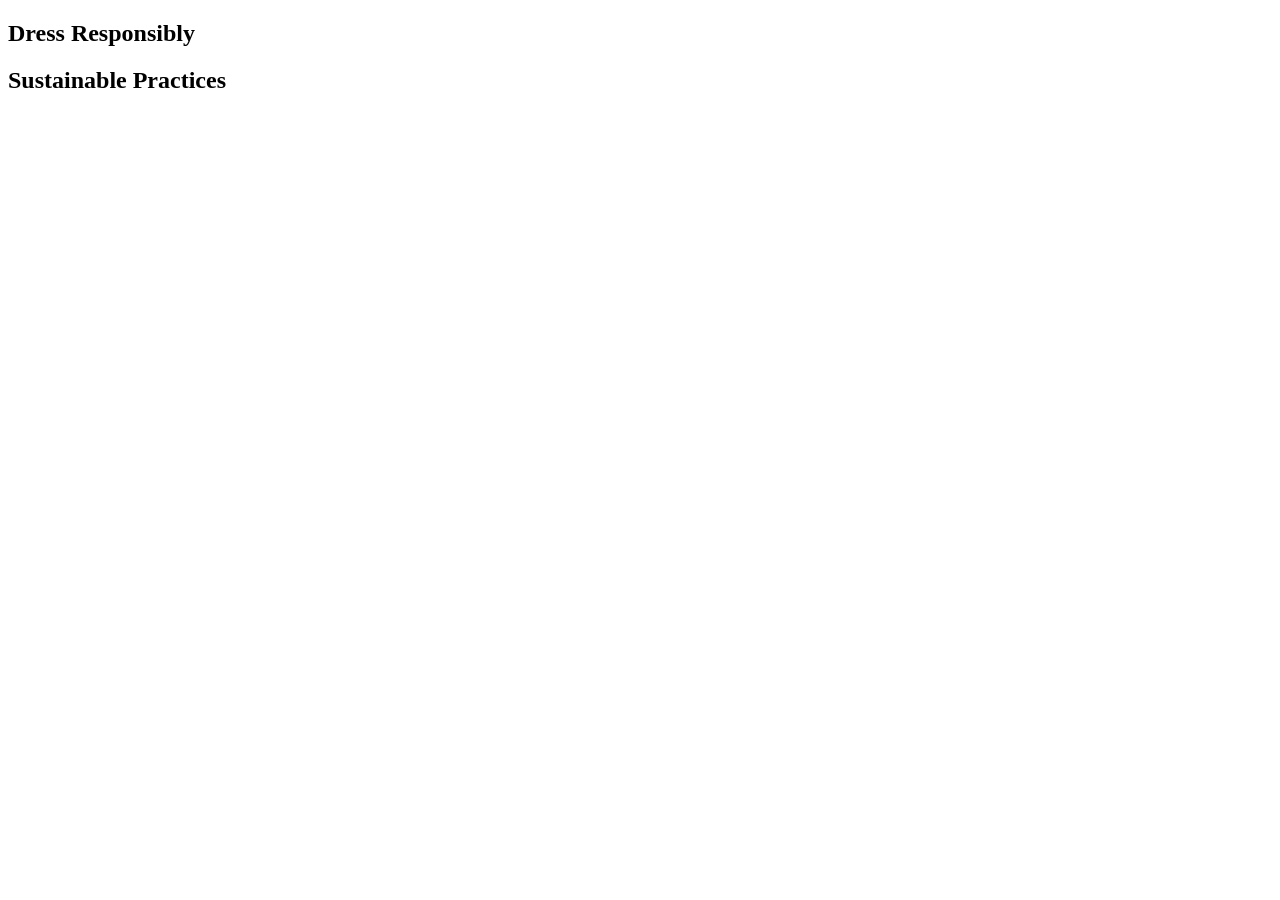
==== index.html @ 23e612de "primer commit" ====
<!DOCTYPE html>
<html lang="en">
<head>
    <meta charset="UTF-8">
    <meta name="viewport" content="width=device-width, initial-scale=1.0">
    <title>Verde Moda</title>
    <link rel="stylesheet" href="styles.css">
    <link rel="stylesheet" href="global.css">
</head>
<body>
    <!--header a cargo de Pietro -->
    <header>

    </header>
    
    <main>
        <!-- Main section 1 a cargo de Marcelo -->
        <section>
            <h1>Dress Responsibly</h1>
        </section>

        <!-- Main section 2 a cargo de Vivian
         comienza con el h2 hasta el footer-->
        <section>
            <h2>Sustainable Practices</h2>
        </section>
    </main>
    <!-- Footer a cargo de Valeria -->
    <footer>

    </footer>

    
</body>
</html>
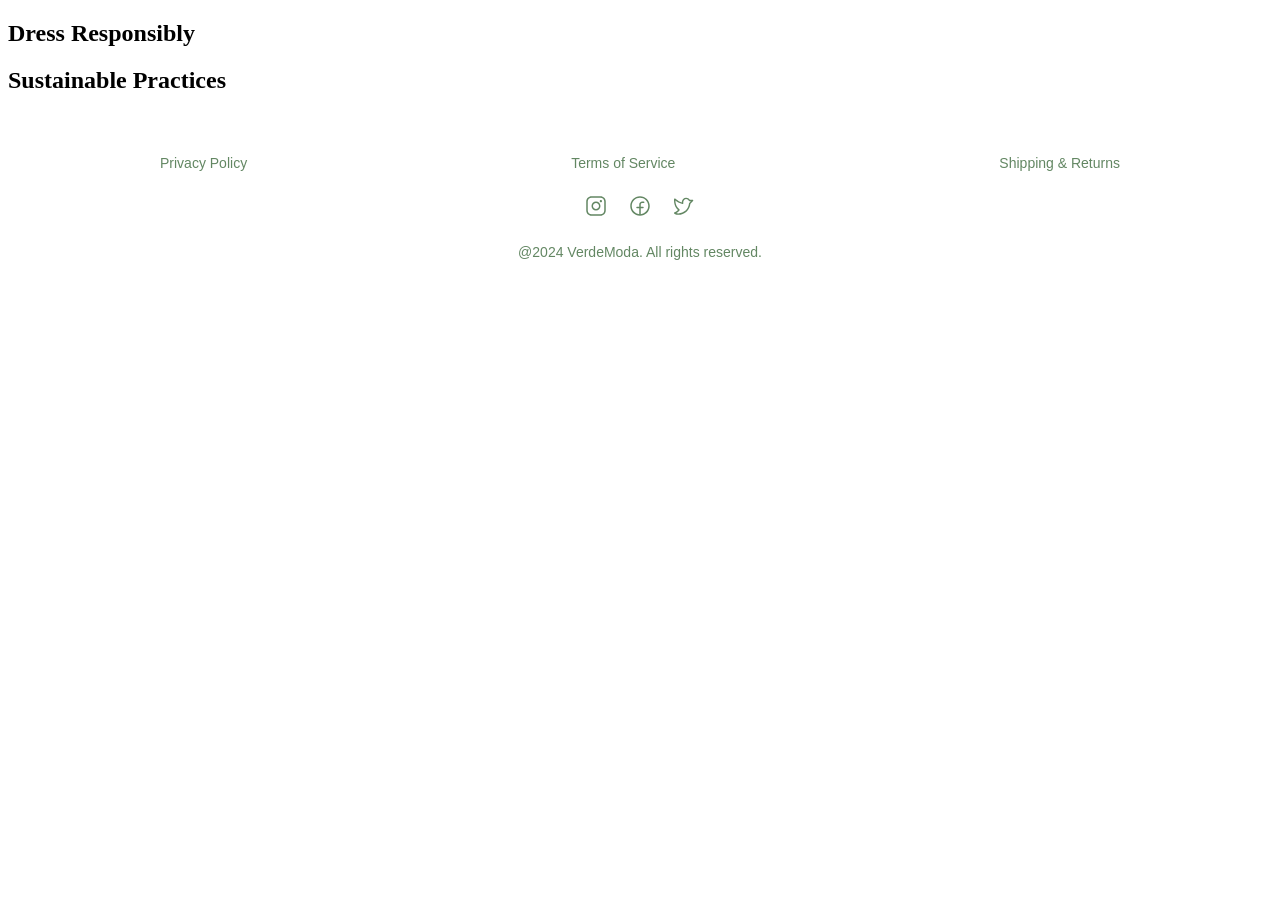
==== commit c9f37de7: "agregando footer" ====
--- a/index.html
+++ b/index.html
@@ -4,7 +4,7 @@
     <meta charset="UTF-8">
     <meta name="viewport" content="width=device-width, initial-scale=1.0">
     <title>Verde Moda</title>
-    <link rel="stylesheet" href="styles.css">
+    <link rel="stylesheet" href="style.css">
     <link rel="stylesheet" href="global.css">
 </head>
 <body>
@@ -26,9 +26,49 @@
         </section>
     </main>
     <!-- Footer a cargo de Valeria -->
-    <footer>
-
+    <!--Inicio Footer-->
+    <footer class="footer">
+        <div class="footer__container">    
+            <!--Inicio Links-->
+            <div class="footer__links">
+                <ul class="footer__list">
+                    <li class="footer__item"><a href="#" class="footer__link">Privacy Policy</a></li>
+                    <li class="footer__item"><a href="#" class="footer__link">Terms of Service</a></li>
+                    <li class="footer__item"><a href="#" class="footer__link">Shipping & Returns</a></li>
+                </ul>
+            </div>
+            <!--Fin Links-->
+            <!--Inicio iconos redes sociales-->
+            <div class="footer__social">
+                <ul class="footer__social-list">
+                    <li class="footer__social-item">
+                        <a href="#" class="footer__social-link" aria-label="Instagram">
+                            <svg xmlns="http://www.w3.org/2000/svg" width="20" height="20" viewBox="0 0 20 20" fill="none">
+                                <path fill-rule="evenodd" clip-rule="evenodd" d="M10 5.5C7.51472 5.5 5.5 7.51472 5.5 10C5.5 12.4853 7.51472 14.5 10 14.5C12.4853 14.5 14.5 12.4853 14.5 10C14.4974 7.51579 12.4842 5.50258 10 5.5ZM10 13C8.34315 13 7 11.6569 7 10C7 8.34315 8.34315 7 10 7C11.6569 7 13 8.34315 13 10C13 11.6569 11.6569 13 10 13ZM14.5 0.25H5.5C2.60179 0.2531 0.2531 2.60179 0.25 5.5V14.5C0.2531 17.3982 2.60179 19.7469 5.5 19.75H14.5C17.3982 19.7469 19.7469 17.3982 19.75 14.5V5.5C19.7469 2.60179 17.3982 0.2531 14.5 0.25ZM18.25 14.5C18.25 16.5711 16.5711 18.25 14.5 18.25H5.5C3.42893 18.25 1.75 16.5711 1.75 14.5V5.5C1.75 3.42893 3.42893 1.75 5.5 1.75H14.5C16.5711 1.75 18.25 3.42893 18.25 5.5V14.5ZM16 5.125C16 5.74632 15.4963 6.25 14.875 6.25C14.2537 6.25 13.75 5.74632 13.75 5.125C13.75 4.50368 14.2537 4 14.875 4C15.4963 4 16 4.50368 16 5.125Z" fill="#638763"/>
+                            </svg>
+                        </a>
+                    </li>
+                    <li class="footer__social-item">
+                        <a href="#" class="footer__social-link" aria-label="Facebook">
+                            <svg xmlns="http://www.w3.org/2000/svg" width="20" height="20" viewBox="0 0 20 20" fill="none">
+                                <path fill-rule="evenodd" clip-rule="evenodd" d="M10 0.25C4.61522 0.25 0.25 4.61522 0.25 10C0.25 15.3848 4.61522 19.75 10 19.75C15.3848 19.75 19.75 15.3848 19.75 10C19.7443 4.61758 15.3824 0.255684 10 0.25ZM10.75 18.2153V12.25H13C13.4142 12.25 13.75 11.9142 13.75 11.5C13.75 11.0858 13.4142 10.75 13 10.75H10.75V8.5C10.75 7.67157 11.4216 7 12.25 7H13.75C14.1642 7 14.5 6.66421 14.5 6.25C14.5 5.83579 14.1642 5.5 13.75 5.5H12.25C10.5931 5.5 9.25 6.84315 9.25 8.5V10.75H7C6.58579 10.75 6.25 11.0858 6.25 11.5C6.25 11.9142 6.58579 12.25 7 12.25H9.25V18.2153C4.85788 17.8144 1.55787 14.0299 1.75854 9.62409C1.95922 5.21827 5.58962 1.74947 10 1.74947C14.4104 1.74947 18.0408 5.21827 18.2415 9.62409C18.4421 14.0299 15.1421 17.8144 10.75 18.2153Z" fill="#638763"/>
+                            </svg>
+                        </a>
+                    </li>
+                    <li class="footer__social-item">
+                        <a href="#" class="footer__social-link" aria-label="Twitter">
+                            <svg xmlns="http://www.w3.org/2000/svg" width="21" height="19" viewBox="0 0 21 19" fill="none">
+                                <path fill-rule="evenodd" clip-rule="evenodd" d="M20.1928 3.46313C20.0768 3.18285 19.8033 3.00006 19.5 3H16.6472C15.8359 1.61972 14.3604 0.765791 12.7594 0.75C11.5747 0.734462 10.4339 1.19754 9.59531 2.03438C8.73219 2.88138 8.24717 4.04071 8.25 5.25V5.82094C4.47563 4.82531 1.38844 1.755 1.35563 1.72219C1.15019 1.51493 0.843182 1.44566 0.568648 1.54461C0.294115 1.64356 0.101905 1.89277 0.0759375 2.18344C-0.328125 6.66375 0.973125 9.66187 2.13844 11.3878C2.70664 12.241 3.39786 13.0055 4.18969 13.6566C2.76188 15.3 0.51375 16.1634 0.489375 16.1728C0.274975 16.2531 0.108995 16.4269 0.0386822 16.6448C-0.031631 16.8627 0.00142384 17.1008 0.128438 17.2913C0.19875 17.3962 0.48 17.7647 1.16719 18.1087C2.01656 18.5344 3.13875 18.75 4.5 18.75C11.1253 18.75 16.6612 13.6481 17.2266 7.08375L20.0306 4.28062C20.2451 4.06601 20.3091 3.74335 20.1928 3.46313ZM15.9741 6.22031C15.8455 6.34921 15.7682 6.52049 15.7566 6.70219C15.375 12.6169 10.4325 17.25 4.5 17.25C3.51 17.25 2.8125 17.1187 2.32312 16.9613C3.40219 16.3753 4.90688 15.3675 5.87438 13.9163C5.98915 13.7438 6.02746 13.5315 5.98023 13.3298C5.93299 13.128 5.80442 12.9548 5.625 12.8512C5.58094 12.8259 1.50844 10.3819 1.5 3.85125C3 5.07 5.74219 6.96094 8.87531 7.48781C9.09265 7.52446 9.3151 7.46364 9.48358 7.32154C9.65205 7.17943 9.74949 6.9704 9.75 6.75V5.25C9.7483 4.44176 10.0728 3.66702 10.65 3.10125C11.2034 2.54686 11.9574 2.23983 12.7406 2.25C13.9275 2.265 15.0366 2.98875 15.5006 4.05094C15.6202 4.32382 15.8899 4.50008 16.1878 4.5H17.6878L15.9741 6.22031Z" fill="#638763"/>
+                            </svg>
+                        </a>
+                    </li>
+                </ul>
+            </div>
+            <!--Fin iconos redes sociales-->
+            <p class="footer__copyright">@2024 VerdeModa. All rights reserved.</p>
+        </div>
     </footer>
+    <!--Fin Footer-->
 
     
 </body>
--- a/style.css
+++ b/style.css
@@ -0,0 +1,57 @@
+.footer {
+    display: flex;
+    justify-content: center;
+    width: 100%;
+}
+
+.footer__container {
+    width: 960px;
+    margin: 0 auto;
+    display: flex;
+    flex-direction: column;
+    align-items: center;
+    gap: 24px;
+    padding: 40px 20px;
+    background-color: #fff;
+    color: #638763;
+    font-family: "Plus Jakarta Sans", sans-serif;
+}
+
+.footer__list{
+    width: 960px;
+}
+
+.footer__list,
+.footer__social-list {
+    display: flex;
+    justify-content: space-between;
+    gap: 40px;
+    list-style: none;
+    padding: 0;
+    margin: 0;
+}
+
+.footer__link {
+    text-decoration: none;
+    color: #638763;
+    font-size: 14px;
+}
+
+.footer__social-link {
+    display: inline-block;
+}
+
+.footer__social-list {
+    gap: 24px;
+}
+
+.footer__social-link svg {
+    width: 20px;
+    height: 20px;
+}
+
+.footer__copyright {
+    margin: 0;
+    font-size: 14px;
+    color: #638763;
+}
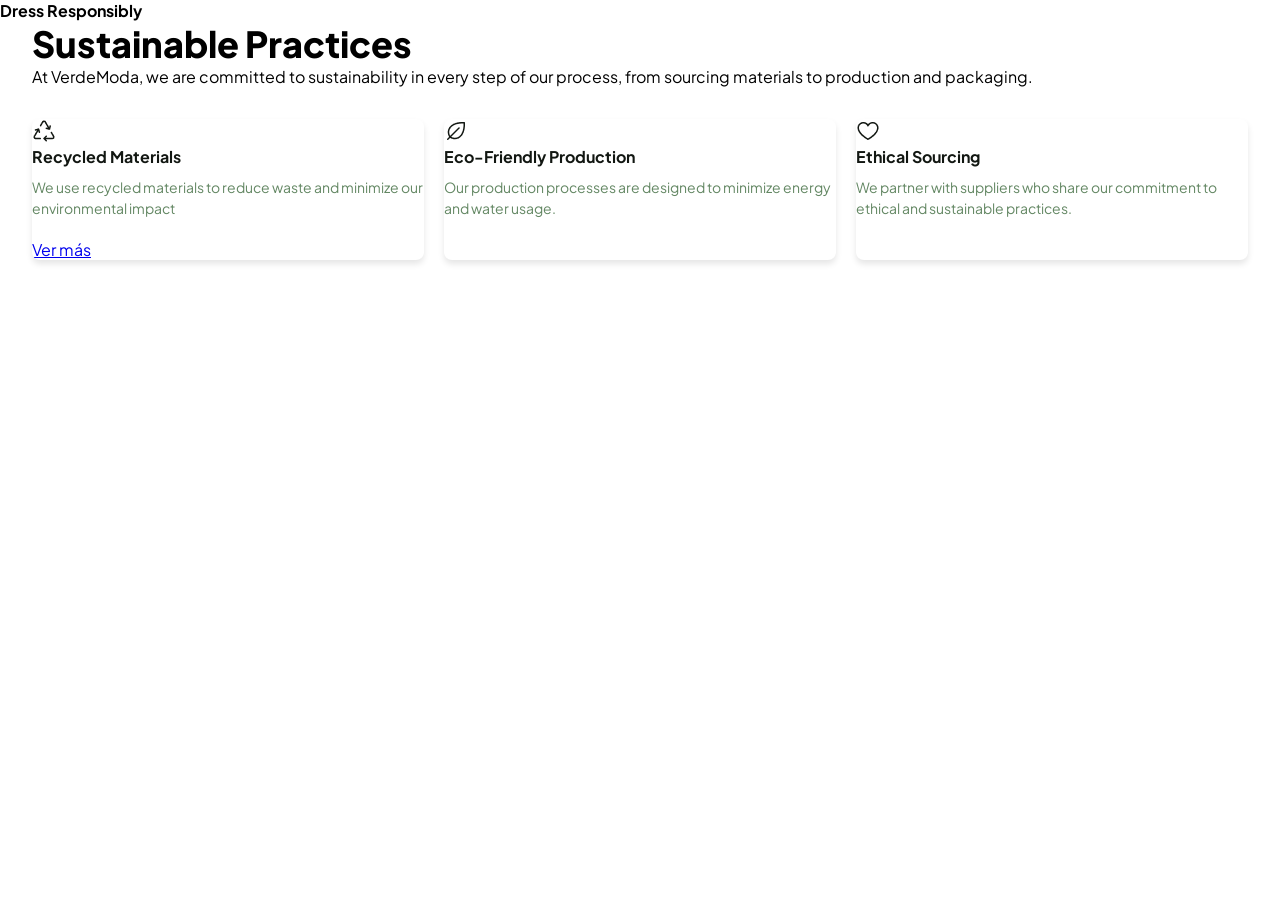
==== commit cf88df38: "Se agrega contenido a la seccion 2 junto con imagenes y estilos. Incorporé link con tipografia" ====
--- a/index.html
+++ b/index.html
@@ -4,6 +4,12 @@
     <meta charset="UTF-8">
     <meta name="viewport" content="width=device-width, initial-scale=1.0">
     <title>Verde Moda</title>
+	
+	<link rel="preconnect" href="https://fonts.googleapis.com">
+<link rel="preconnect" href="https://fonts.gstatic.com" crossorigin>
+<link href="https://fonts.googleapis.com/css2?family=Kameron:wght@400..700&family=Plus+Jakarta+Sans:ital,wght@0,200..800;1,200..800&display=swap" rel="stylesheet">
+	
+	
     <link rel="stylesheet" href="style.css">
     <link rel="stylesheet" href="global.css">
 </head>
@@ -13,62 +19,95 @@
 
     </header>
     
+    <h4>
+      <main>
+        <!-- Main section 1 a cargo de Marcelo -->
+        <section> </section>
+      </main>
+    </h4>
     <main>
-        <!-- Main section 1 a cargo de Marcelo -->
-        <section>
-            <h1>Dress Responsibly</h1>
-        </section>
+      <section>
+        <h4>Dress Responsibly</h4>
+      </section>
 
         <!-- Main section 2 a cargo de Vivian
          comienza con el h2 hasta el footer-->
-        <section>
+		
+		
+		
+        <section class="section2">
+			
+			<div class ="caja1">
             <h2>Sustainable Practices</h2>
+			
+			<p> At VerdeModa, we are committed to sustainability in every step of our process, from sourcing materials to production and packaging.  </p>
+			
+				
+				
+			</div>
+			
+			
+	<div class="card-container">
+    <div class="card">
+      
+      <div class="card-content">
+		  
+		  	  <div>
+			  <img src="image/reciclaje.jpg" width="24" height="24" alt=""/> </div>
+	
+        <h3 class="card-title">Recycled Materials</h3>
+		  
+		  
+		  
+		  
+        <p class="card-text">
+         We use recycled materials to reduce waste and minimize our environmental impact
+        </p>
+        <a href="#" class="card-button">Ver más</a>
+      </div>
+    </div>
+
+    <div class="card">
+   
+      <div class="card-content">
+		  
+		    <div>
+			  <img src="image/hoja.png" width="24" height="24" alt=""/> </div>
+		  
+        <h3 class="card-title">Eco-Friendly Production</h3>
+        <p class="card-text">
+        Our production processes are designed to minimize energy and water usage.
+        </p>
+  
+      </div>
+    </div>
+
+<div class="card">
+   
+      <div class="card-content">
+		  
+		    <div>
+			  <img src="image/corazon.png" width="24" height="24" alt=""/> </div>
+		  
+        <h3 class="card-title">Ethical Sourcing</h3>
+        <p class="card-text">
+       We partner with suppliers who share our commitment to ethical and sustainable practices.
+        </p>
+  
+      </div>
+    </div>
+		  </div>
+  
+
         </section>
+		
+		
+		
     </main>
     <!-- Footer a cargo de Valeria -->
-    <!--Inicio Footer-->
-    <footer class="footer">
-        <div class="footer__container">    
-            <!--Inicio Links-->
-            <div class="footer__links">
-                <ul class="footer__list">
-                    <li class="footer__item"><a href="#" class="footer__link">Privacy Policy</a></li>
-                    <li class="footer__item"><a href="#" class="footer__link">Terms of Service</a></li>
-                    <li class="footer__item"><a href="#" class="footer__link">Shipping & Returns</a></li>
-                </ul>
-            </div>
-            <!--Fin Links-->
-            <!--Inicio iconos redes sociales-->
-            <div class="footer__social">
-                <ul class="footer__social-list">
-                    <li class="footer__social-item">
-                        <a href="#" class="footer__social-link" aria-label="Instagram">
-                            <svg xmlns="http://www.w3.org/2000/svg" width="20" height="20" viewBox="0 0 20 20" fill="none">
-                                <path fill-rule="evenodd" clip-rule="evenodd" d="M10 5.5C7.51472 5.5 5.5 7.51472 5.5 10C5.5 12.4853 7.51472 14.5 10 14.5C12.4853 14.5 14.5 12.4853 14.5 10C14.4974 7.51579 12.4842 5.50258 10 5.5ZM10 13C8.34315 13 7 11.6569 7 10C7 8.34315 8.34315 7 10 7C11.6569 7 13 8.34315 13 10C13 11.6569 11.6569 13 10 13ZM14.5 0.25H5.5C2.60179 0.2531 0.2531 2.60179 0.25 5.5V14.5C0.2531 17.3982 2.60179 19.7469 5.5 19.75H14.5C17.3982 19.7469 19.7469 17.3982 19.75 14.5V5.5C19.7469 2.60179 17.3982 0.2531 14.5 0.25ZM18.25 14.5C18.25 16.5711 16.5711 18.25 14.5 18.25H5.5C3.42893 18.25 1.75 16.5711 1.75 14.5V5.5C1.75 3.42893 3.42893 1.75 5.5 1.75H14.5C16.5711 1.75 18.25 3.42893 18.25 5.5V14.5ZM16 5.125C16 5.74632 15.4963 6.25 14.875 6.25C14.2537 6.25 13.75 5.74632 13.75 5.125C13.75 4.50368 14.2537 4 14.875 4C15.4963 4 16 4.50368 16 5.125Z" fill="#638763"/>
-                            </svg>
-                        </a>
-                    </li>
-                    <li class="footer__social-item">
-                        <a href="#" class="footer__social-link" aria-label="Facebook">
-                            <svg xmlns="http://www.w3.org/2000/svg" width="20" height="20" viewBox="0 0 20 20" fill="none">
-                                <path fill-rule="evenodd" clip-rule="evenodd" d="M10 0.25C4.61522 0.25 0.25 4.61522 0.25 10C0.25 15.3848 4.61522 19.75 10 19.75C15.3848 19.75 19.75 15.3848 19.75 10C19.7443 4.61758 15.3824 0.255684 10 0.25ZM10.75 18.2153V12.25H13C13.4142 12.25 13.75 11.9142 13.75 11.5C13.75 11.0858 13.4142 10.75 13 10.75H10.75V8.5C10.75 7.67157 11.4216 7 12.25 7H13.75C14.1642 7 14.5 6.66421 14.5 6.25C14.5 5.83579 14.1642 5.5 13.75 5.5H12.25C10.5931 5.5 9.25 6.84315 9.25 8.5V10.75H7C6.58579 10.75 6.25 11.0858 6.25 11.5C6.25 11.9142 6.58579 12.25 7 12.25H9.25V18.2153C4.85788 17.8144 1.55787 14.0299 1.75854 9.62409C1.95922 5.21827 5.58962 1.74947 10 1.74947C14.4104 1.74947 18.0408 5.21827 18.2415 9.62409C18.4421 14.0299 15.1421 17.8144 10.75 18.2153Z" fill="#638763"/>
-                            </svg>
-                        </a>
-                    </li>
-                    <li class="footer__social-item">
-                        <a href="#" class="footer__social-link" aria-label="Twitter">
-                            <svg xmlns="http://www.w3.org/2000/svg" width="21" height="19" viewBox="0 0 21 19" fill="none">
-                                <path fill-rule="evenodd" clip-rule="evenodd" d="M20.1928 3.46313C20.0768 3.18285 19.8033 3.00006 19.5 3H16.6472C15.8359 1.61972 14.3604 0.765791 12.7594 0.75C11.5747 0.734462 10.4339 1.19754 9.59531 2.03438C8.73219 2.88138 8.24717 4.04071 8.25 5.25V5.82094C4.47563 4.82531 1.38844 1.755 1.35563 1.72219C1.15019 1.51493 0.843182 1.44566 0.568648 1.54461C0.294115 1.64356 0.101905 1.89277 0.0759375 2.18344C-0.328125 6.66375 0.973125 9.66187 2.13844 11.3878C2.70664 12.241 3.39786 13.0055 4.18969 13.6566C2.76188 15.3 0.51375 16.1634 0.489375 16.1728C0.274975 16.2531 0.108995 16.4269 0.0386822 16.6448C-0.031631 16.8627 0.00142384 17.1008 0.128438 17.2913C0.19875 17.3962 0.48 17.7647 1.16719 18.1087C2.01656 18.5344 3.13875 18.75 4.5 18.75C11.1253 18.75 16.6612 13.6481 17.2266 7.08375L20.0306 4.28062C20.2451 4.06601 20.3091 3.74335 20.1928 3.46313ZM15.9741 6.22031C15.8455 6.34921 15.7682 6.52049 15.7566 6.70219C15.375 12.6169 10.4325 17.25 4.5 17.25C3.51 17.25 2.8125 17.1187 2.32312 16.9613C3.40219 16.3753 4.90688 15.3675 5.87438 13.9163C5.98915 13.7438 6.02746 13.5315 5.98023 13.3298C5.93299 13.128 5.80442 12.9548 5.625 12.8512C5.58094 12.8259 1.50844 10.3819 1.5 3.85125C3 5.07 5.74219 6.96094 8.87531 7.48781C9.09265 7.52446 9.3151 7.46364 9.48358 7.32154C9.65205 7.17943 9.74949 6.9704 9.75 6.75V5.25C9.7483 4.44176 10.0728 3.66702 10.65 3.10125C11.2034 2.54686 11.9574 2.23983 12.7406 2.25C13.9275 2.265 15.0366 2.98875 15.5006 4.05094C15.6202 4.32382 15.8899 4.50008 16.1878 4.5H17.6878L15.9741 6.22031Z" fill="#638763"/>
-                            </svg>
-                        </a>
-                    </li>
-                </ul>
-            </div>
-            <!--Fin iconos redes sociales-->
-            <p class="footer__copyright">@2024 VerdeModa. All rights reserved.</p>
-        </div>
+    <footer>
+
     </footer>
-    <!--Fin Footer-->
 
     
 </body>
--- a/style.css
+++ b/style.css
@@ -1,57 +1,82 @@
-.footer {
-    display: flex;
-    justify-content: center;
-    width: 100%;
+
+* {font-family: 'Plus Jakarta Sans';
+	
+	  margin: 0;
+      padding: 0;
+      box-sizing: border-box;
+	
+    }
+
+
+h2  {
+font-family: 'Plus Jakarta Sans';
+font-style: normal;
+font-weight: 800;
+font-size: 36px;
+line-height: 45px;
 }
 
-.footer__container {
-    width: 960px;
-    margin: 0 auto;
-    display: flex;
-    flex-direction: column;
-    align-items: center;
-    gap: 24px;
-    padding: 40px 20px;
-    background-color: #fff;
-    color: #638763;
-    font-family: "Plus Jakarta Sans", sans-serif;
+p2 {
+font-family: 'Plus Jakarta Sans';
+font-style: normal;
+font-weight: 800;
+font-size: 36px;
+line-height: 45px;
+	
+}
+.section2 {
+	width: 95%;
+	margin:auto;
 }
 
-.footer__list{
-    width: 960px;
-}
+.caja1{
+	width: 99%;
+	margin-bottom: 2em;
+	}
 
-.footer__list,
-.footer__social-list {
-    display: flex;
-    justify-content: space-between;
-    gap: 40px;
-    list-style: none;
-    padding: 0;
-    margin: 0;
-}
+.card-container {
+      display: flex;
+	margin-top: 1em;
+      gap: 20px;                   /* Espacio entre cards */
+      justify-content: space-between;
+      flex-wrap: wrap;             /* Para pantallas estrechas */
+    }
 
-.footer__link {
-    text-decoration: none;
-    color: #638763;
-    font-size: 14px;
-}
+.card {
+      background: #fff;
+      border-radius: 8px;
+      box-shadow: 0 4px 6px rgba(0,0,0,0.1);
+      overflow: hidden;
+      flex: 1;                      /* Las hace de igual ancho */
+      min-width: 250px;             /* No se achiquen demasiado */
+      transition: transform 0.3s, box-shadow 0.3s;
+    }
 
-.footer__social-link {
-    display: inline-block;
-}
 
-.footer__social-list {
-    gap: 24px;
-}
+   .card-title {
+   font-family: 'Plus Jakarta Sans';
+font-style: normal;
+font-weight: 700;
+font-size: 16px;
+line-height: 20px;
+/* identical to box height, or 125% */
+color: #121712;
+      margin-bottom: 10px;
+    
+    }
 
-.footer__social-link svg {
-    width: 20px;
-    height: 20px;
-}
+    .card-text {
+font-family: 'Plus Jakarta Sans';
+font-style: normal;
+font-weight: 400;
+font-size: 14px;
+line-height: 21px;
+/* or 150% */
 
-.footer__copyright {
-    margin: 0;
-    font-size: 14px;
-    color: #638763;
-}
+color: #638763;
+		  margin-bottom: 20px;
+    }
+
+
+
+
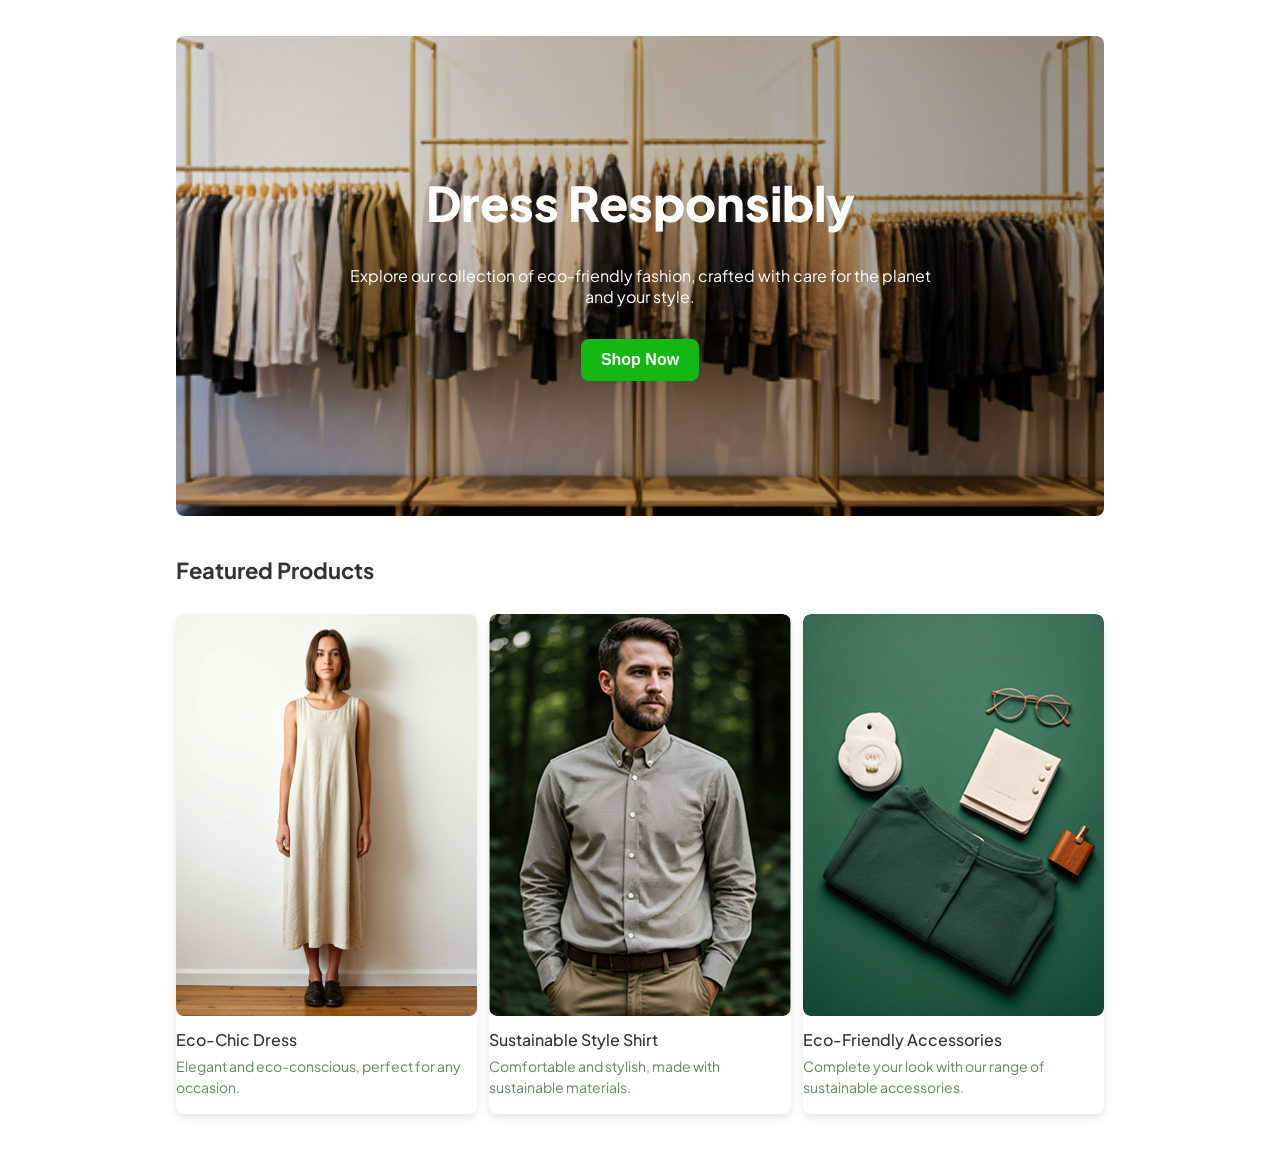
==== commit 12e7bad0: "primeros cambios de la section1 tratando de copiar la maqueta de figma" ====
--- a/index.html
+++ b/index.html
@@ -1,114 +1,56 @@
 <!DOCTYPE html>
 <html lang="en">
-<head>
-    <meta charset="UTF-8">
-    <meta name="viewport" content="width=device-width, initial-scale=1.0">
+  <head>
+    <meta charset="UTF-8" />
+    <meta name="viewport" content="width=device-width, initial-scale=1.0" />
     <title>Verde Moda</title>
-	
-	<link rel="preconnect" href="https://fonts.googleapis.com">
-<link rel="preconnect" href="https://fonts.gstatic.com" crossorigin>
-<link href="https://fonts.googleapis.com/css2?family=Kameron:wght@400..700&family=Plus+Jakarta+Sans:ital,wght@0,200..800;1,200..800&display=swap" rel="stylesheet">
-	
-	
-    <link rel="stylesheet" href="style.css">
-    <link rel="stylesheet" href="global.css">
-</head>
-<body>
-    <!--header a cargo de Pietro -->
+    <link
+      href="https://fonts.googleapis.com/css2?family=Plus+Jakarta+Sans:wght@400;500;700;800&display=swap"
+      rel="stylesheet"
+    />
+    <link rel="stylesheet" href="styles.css" />
+  </head>
+  <body>
     <header>
+      <!-- Aquí podrías poner logo y menú -->
+    </header>
 
-    </header>
-    
-    <h4>
-      <main>
-        <!-- Main section 1 a cargo de Marcelo -->
-        <section> </section>
-      </main>
-    </h4>
-    <main>
-      <section>
-        <h4>Dress Responsibly</h4>
+    <main class="container">
+      <!-- HERO -->
+      <section class="hero">
+        <div class="hero-content">
+          <h1>Dress Responsibly</h1>
+          <p>Explore our collection of eco-friendly fashion, crafted with care for the planet and your style.</p>
+          <button>Shop Now</button>
+        </div>
       </section>
 
-        <!-- Main section 2 a cargo de Vivian
-         comienza con el h2 hasta el footer-->
-		
-		
-		
-        <section class="section2">
-			
-			<div class ="caja1">
-            <h2>Sustainable Practices</h2>
-			
-			<p> At VerdeModa, we are committed to sustainability in every step of our process, from sourcing materials to production and packaging.  </p>
-			
-				
-				
-			</div>
-			
-			
-	<div class="card-container">
-    <div class="card">
-      
-      <div class="card-content">
-		  
-		  	  <div>
-			  <img src="image/reciclaje.jpg" width="24" height="24" alt=""/> </div>
-	
-        <h3 class="card-title">Recycled Materials</h3>
-		  
-		  
-		  
-		  
-        <p class="card-text">
-         We use recycled materials to reduce waste and minimize our environmental impact
-        </p>
-        <a href="#" class="card-button">Ver más</a>
-      </div>
-    </div>
+      <!-- FEATURED PRODUCTS -->
+      <h2 class="section-title">Featured Products</h2>
+      <section class="products">
+        <div class="product">
+          <img src="./assets/img/512 vestido.png" alt="Eco-Chic Dress" />
+          <h3>Eco-Chic Dress</h3>
+          <p>Elegant and eco-conscious, perfect for any occasion.</p>
+        </div>
+        <div class="product">
+          <img src="./assets/img/Depth 7, Frame 0 (1).png" alt="Sustainable Style Shirt" />
+          <h3>Sustainable Style Shirt</h3>
+          <p>Comfortable and stylish, made with sustainable materials.</p>
+        </div>
+        <div class="product">
+          <img src="./assets/img/Depth 7, Frame 0 (2).png" alt="Eco-Friendly Accessories" />
+          <h3>Eco-Friendly Accessories</h3>
+          <p>Complete your look with our range of sustainable accessories.</p>
+        </div>
+      </section>
 
-    <div class="card">
-   
-      <div class="card-content">
-		  
-		    <div>
-			  <img src="image/hoja.png" width="24" height="24" alt=""/> </div>
-		  
-        <h3 class="card-title">Eco-Friendly Production</h3>
-        <p class="card-text">
-        Our production processes are designed to minimize energy and water usage.
-        </p>
-  
-      </div>
-    </div>
+      <!-- SUSTAINABLE PRACTICES -->
+      <section class="commitment">
+      </section>
+    </main>
 
-<div class="card">
-   
-      <div class="card-content">
-		  
-		    <div>
-			  <img src="image/corazon.png" width="24" height="24" alt=""/> </div>
-		  
-        <h3 class="card-title">Ethical Sourcing</h3>
-        <p class="card-text">
-       We partner with suppliers who share our commitment to ethical and sustainable practices.
-        </p>
-  
-      </div>
-    </div>
-		  </div>
-  
-
-        </section>
-		
-		
-		
-    </main>
-    <!-- Footer a cargo de Valeria -->
     <footer>
-
     </footer>
-
-    
-</body>
-</html>+  </body>
+</html>
--- a/styles.css
+++ b/styles.css
@@ -0,0 +1,159 @@
+body {
+  margin: 0;
+  font-family: "Plus Jakarta Sans", sans-serif;
+  color: #333;
+}
+
+.container {
+  margin: 0 160px;
+  padding: 16px;
+}
+
+/* HERO */
+.hero {
+  position: relative;
+  height: 480px;
+  background: linear-gradient(
+      90deg,
+      rgba(0, 0, 0, 0.1),
+      rgba(0, 0, 0, 0.4)
+    ),
+    url("./assets/img/f54edac58c231c6d4eda826bf6c541513e40bf82.png");
+  background-size: cover;
+  background-position: center;
+  border-radius: 8px;
+  margin: 20px 0;
+  display: flex;
+  justify-content: center;
+  align-items: center;
+  text-align: center;
+}
+
+.hero-content {
+  display: flex;
+  flex-direction: column;
+  gap: 16px;
+  align-items: center;
+}
+
+.hero h1 {
+  color: #fff;
+  font-size: 48px;
+  font-weight: 800;
+  margin: 0;
+}
+
+.hero p {
+  color: #fff;
+  font-size: 16px;
+  max-width: 600px;
+}
+
+.hero button {
+  padding: 12px 20px;
+  background: #14b814;
+  border: none;
+  border-radius: 8px;
+  color: white;
+  font-size: 16px;
+  font-weight: 700;
+  cursor: pointer;
+}
+
+/* FEATURED PRODUCTS */
+.section-title {
+  font-size: 22px;
+  font-weight: 700;
+  padding: 20px 0 12px;
+}
+
+.products {
+  display: flex;
+  gap: 12px;
+  flex-wrap: wrap;
+  justify-content: space-between;
+}
+
+
+.product {
+  flex: 1 1 30%;           /* 3 columnas distribuidas en el ancho del contenedor */
+  max-width: 33%;          /* para que entren 3 en fila */
+  background: white;
+  border-radius: 8px;
+  display: flex;
+  flex-direction: column;
+  overflow: hidden;
+  box-shadow: 0 4px 8px rgba(0,0,0,0.1);
+}
+
+
+.product img {
+  height: 402px;
+  width: 100%;
+  align-self: stretch;
+  border-radius: 8px;
+  object-fit: cover;
+}
+
+
+
+.product h3 {
+  line-height: 24px;
+  font-size: 16px;
+  font-weight: 500;
+  margin: 12px 0px 4px;
+}
+
+.product p {
+  font-feature-settings: 'dlig' on;
+  font-style: normal;
+  font-size: 14px;
+  line-height: 21px;
+  font-weight: 400;
+  color: #638763;
+  margin: 0 0px 16px;
+}
+
+/* COMMITMENT / SUSTAINABLE PRACTICES */
+.commitment {
+  margin-top: 40px;
+}
+
+.commitment h2 {
+  font-size: 22px;
+  font-weight: 700;
+  margin-bottom: 8px;
+}
+
+.commitment-subtitle {
+  font-size: 16px;
+  margin-bottom: 20px;
+}
+
+.commitment-cards {
+  display: flex;
+  flex-wrap: wrap;
+  gap: 20px;
+  justify-content: center;
+}
+
+.commitment-card {
+  background: #f7f7f7;
+  border-radius: 8px;
+  padding: 16px;
+  flex: 1 1 250px;
+  max-width: 300px;
+}
+
+.commitment-card h3 {
+  margin: 0 0 8px;
+  font-size: 16px;
+}
+
+.commitment-card p {
+  margin: 0;
+  font-size: 14px;
+  color: #555;
+}
+
+/* FOOTER */
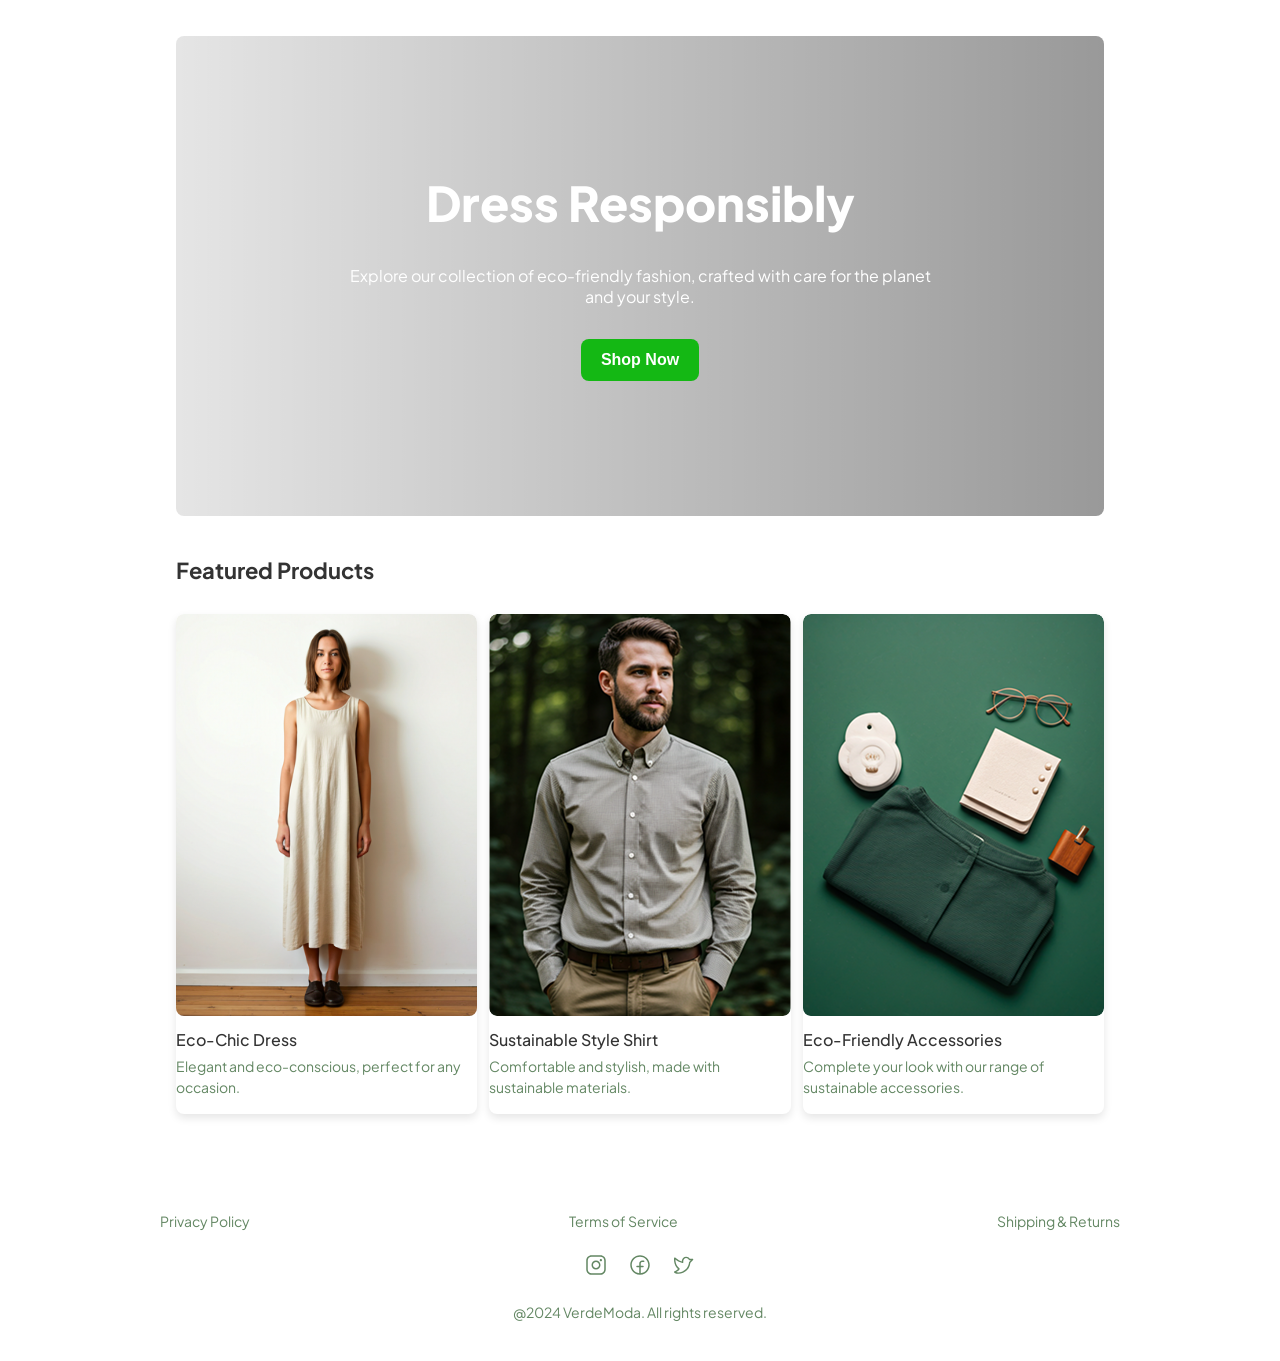
==== commit b737e9f8: "Subida Footer" ====
--- a/index.html
+++ b/index.html
@@ -8,7 +8,7 @@
       href="https://fonts.googleapis.com/css2?family=Plus+Jakarta+Sans:wght@400;500;700;800&display=swap"
       rel="stylesheet"
     />
-    <link rel="stylesheet" href="styles.css" />
+    <link rel="stylesheet" href="assets/css/styles.css" />
   </head>
   <body>
     <header>
@@ -50,7 +50,48 @@
       </section>
     </main>
 
-    <footer>
+    <!--Inicio Footer-->
+    <footer class="footer">
+        <div class="footer__container">    
+            <!--Inicio Links-->
+            <div class="footer__links">
+                <ul class="footer__list">
+                    <li class="footer__item"><a href="#" class="footer__link">Privacy Policy</a></li>
+                    <li class="footer__item"><a href="#" class="footer__link">Terms of Service</a></li>
+                    <li class="footer__item"><a href="#" class="footer__link">Shipping & Returns</a></li>
+                </ul>
+            </div>
+            <!--Fin Links-->
+            <!--Inicio iconos redes sociales-->
+            <div class="footer__social">
+                <ul class="footer__social-list">
+                    <li class="footer__social-item">
+                        <a href="#" class="footer__social-link" aria-label="Instagram">
+                            <svg xmlns="http://www.w3.org/2000/svg" width="20" height="20" viewBox="0 0 20 20" fill="none">
+                                <path fill-rule="evenodd" clip-rule="evenodd" d="M10 5.5C7.51472 5.5 5.5 7.51472 5.5 10C5.5 12.4853 7.51472 14.5 10 14.5C12.4853 14.5 14.5 12.4853 14.5 10C14.4974 7.51579 12.4842 5.50258 10 5.5ZM10 13C8.34315 13 7 11.6569 7 10C7 8.34315 8.34315 7 10 7C11.6569 7 13 8.34315 13 10C13 11.6569 11.6569 13 10 13ZM14.5 0.25H5.5C2.60179 0.2531 0.2531 2.60179 0.25 5.5V14.5C0.2531 17.3982 2.60179 19.7469 5.5 19.75H14.5C17.3982 19.7469 19.7469 17.3982 19.75 14.5V5.5C19.7469 2.60179 17.3982 0.2531 14.5 0.25ZM18.25 14.5C18.25 16.5711 16.5711 18.25 14.5 18.25H5.5C3.42893 18.25 1.75 16.5711 1.75 14.5V5.5C1.75 3.42893 3.42893 1.75 5.5 1.75H14.5C16.5711 1.75 18.25 3.42893 18.25 5.5V14.5ZM16 5.125C16 5.74632 15.4963 6.25 14.875 6.25C14.2537 6.25 13.75 5.74632 13.75 5.125C13.75 4.50368 14.2537 4 14.875 4C15.4963 4 16 4.50368 16 5.125Z" fill="#638763"/>
+                            </svg>
+                        </a>
+                    </li>
+                    <li class="footer__social-item">
+                        <a href="#" class="footer__social-link" aria-label="Facebook">
+                            <svg xmlns="http://www.w3.org/2000/svg" width="20" height="20" viewBox="0 0 20 20" fill="none">
+                                <path fill-rule="evenodd" clip-rule="evenodd" d="M10 0.25C4.61522 0.25 0.25 4.61522 0.25 10C0.25 15.3848 4.61522 19.75 10 19.75C15.3848 19.75 19.75 15.3848 19.75 10C19.7443 4.61758 15.3824 0.255684 10 0.25ZM10.75 18.2153V12.25H13C13.4142 12.25 13.75 11.9142 13.75 11.5C13.75 11.0858 13.4142 10.75 13 10.75H10.75V8.5C10.75 7.67157 11.4216 7 12.25 7H13.75C14.1642 7 14.5 6.66421 14.5 6.25C14.5 5.83579 14.1642 5.5 13.75 5.5H12.25C10.5931 5.5 9.25 6.84315 9.25 8.5V10.75H7C6.58579 10.75 6.25 11.0858 6.25 11.5C6.25 11.9142 6.58579 12.25 7 12.25H9.25V18.2153C4.85788 17.8144 1.55787 14.0299 1.75854 9.62409C1.95922 5.21827 5.58962 1.74947 10 1.74947C14.4104 1.74947 18.0408 5.21827 18.2415 9.62409C18.4421 14.0299 15.1421 17.8144 10.75 18.2153Z" fill="#638763"/>
+                            </svg>
+                        </a>
+                    </li>
+                    <li class="footer__social-item">
+                        <a href="#" class="footer__social-link" aria-label="Twitter">
+                            <svg xmlns="http://www.w3.org/2000/svg" width="21" height="19" viewBox="0 0 21 19" fill="none">
+                                <path fill-rule="evenodd" clip-rule="evenodd" d="M20.1928 3.46313C20.0768 3.18285 19.8033 3.00006 19.5 3H16.6472C15.8359 1.61972 14.3604 0.765791 12.7594 0.75C11.5747 0.734462 10.4339 1.19754 9.59531 2.03438C8.73219 2.88138 8.24717 4.04071 8.25 5.25V5.82094C4.47563 4.82531 1.38844 1.755 1.35563 1.72219C1.15019 1.51493 0.843182 1.44566 0.568648 1.54461C0.294115 1.64356 0.101905 1.89277 0.0759375 2.18344C-0.328125 6.66375 0.973125 9.66187 2.13844 11.3878C2.70664 12.241 3.39786 13.0055 4.18969 13.6566C2.76188 15.3 0.51375 16.1634 0.489375 16.1728C0.274975 16.2531 0.108995 16.4269 0.0386822 16.6448C-0.031631 16.8627 0.00142384 17.1008 0.128438 17.2913C0.19875 17.3962 0.48 17.7647 1.16719 18.1087C2.01656 18.5344 3.13875 18.75 4.5 18.75C11.1253 18.75 16.6612 13.6481 17.2266 7.08375L20.0306 4.28062C20.2451 4.06601 20.3091 3.74335 20.1928 3.46313ZM15.9741 6.22031C15.8455 6.34921 15.7682 6.52049 15.7566 6.70219C15.375 12.6169 10.4325 17.25 4.5 17.25C3.51 17.25 2.8125 17.1187 2.32312 16.9613C3.40219 16.3753 4.90688 15.3675 5.87438 13.9163C5.98915 13.7438 6.02746 13.5315 5.98023 13.3298C5.93299 13.128 5.80442 12.9548 5.625 12.8512C5.58094 12.8259 1.50844 10.3819 1.5 3.85125C3 5.07 5.74219 6.96094 8.87531 7.48781C9.09265 7.52446 9.3151 7.46364 9.48358 7.32154C9.65205 7.17943 9.74949 6.9704 9.75 6.75V5.25C9.7483 4.44176 10.0728 3.66702 10.65 3.10125C11.2034 2.54686 11.9574 2.23983 12.7406 2.25C13.9275 2.265 15.0366 2.98875 15.5006 4.05094C15.6202 4.32382 15.8899 4.50008 16.1878 4.5H17.6878L15.9741 6.22031Z" fill="#638763"/>
+                            </svg>
+                        </a>
+                    </li>
+                </ul>
+            </div>
+            <!--Fin iconos redes sociales-->
+            <p class="footer__copyright">@2024 VerdeModa. All rights reserved.</p>
+        </div>
     </footer>
+    <!--Fin Footer-->
   </body>
 </html>
--- a/assets/css/styles.css
+++ b/assets/css/styles.css
@@ -0,0 +1,216 @@
+body {
+  margin: 0;
+  font-family: "Plus Jakarta Sans", sans-serif;
+  color: #333;
+}
+
+.container {
+  margin: 0 160px;
+  padding: 16px;
+}
+
+/* HERO */
+.hero {
+  position: relative;
+  height: 480px;
+  background: linear-gradient(
+      90deg,
+      rgba(0, 0, 0, 0.1),
+      rgba(0, 0, 0, 0.4)
+    ),
+    url("./assets/img/f54edac58c231c6d4eda826bf6c541513e40bf82.png");
+  background-size: cover;
+  background-position: center;
+  border-radius: 8px;
+  margin: 20px 0;
+  display: flex;
+  justify-content: center;
+  align-items: center;
+  text-align: center;
+}
+
+.hero-content {
+  display: flex;
+  flex-direction: column;
+  gap: 16px;
+  align-items: center;
+}
+
+.hero h1 {
+  color: #fff;
+  font-size: 48px;
+  font-weight: 800;
+  margin: 0;
+}
+
+.hero p {
+  color: #fff;
+  font-size: 16px;
+  max-width: 600px;
+}
+
+.hero button {
+  padding: 12px 20px;
+  background: #14b814;
+  border: none;
+  border-radius: 8px;
+  color: white;
+  font-size: 16px;
+  font-weight: 700;
+  cursor: pointer;
+}
+
+/* FEATURED PRODUCTS */
+.section-title {
+  font-size: 22px;
+  font-weight: 700;
+  padding: 20px 0 12px;
+}
+
+.products {
+  display: flex;
+  gap: 12px;
+  flex-wrap: wrap;
+  justify-content: space-between;
+}
+
+
+.product {
+  flex: 1 1 30%;           /* 3 columnas distribuidas en el ancho del contenedor */
+  max-width: 33%;          /* para que entren 3 en fila */
+  background: white;
+  border-radius: 8px;
+  display: flex;
+  flex-direction: column;
+  overflow: hidden;
+  box-shadow: 0 4px 8px rgba(0,0,0,0.1);
+}
+
+
+.product img {
+  height: 402px;
+  width: 100%;
+  align-self: stretch;
+  border-radius: 8px;
+  object-fit: cover;
+}
+
+
+
+.product h3 {
+  line-height: 24px;
+  font-size: 16px;
+  font-weight: 500;
+  margin: 12px 0px 4px;
+}
+
+.product p {
+  font-feature-settings: 'dlig' on;
+  font-style: normal;
+  font-size: 14px;
+  line-height: 21px;
+  font-weight: 400;
+  color: #638763;
+  margin: 0 0px 16px;
+}
+
+/* COMMITMENT / SUSTAINABLE PRACTICES */
+.commitment {
+  margin-top: 40px;
+}
+
+.commitment h2 {
+  font-size: 22px;
+  font-weight: 700;
+  margin-bottom: 8px;
+}
+
+.commitment-subtitle {
+  font-size: 16px;
+  margin-bottom: 20px;
+}
+
+.commitment-cards {
+  display: flex;
+  flex-wrap: wrap;
+  gap: 20px;
+  justify-content: center;
+}
+
+.commitment-card {
+  background: #f7f7f7;
+  border-radius: 8px;
+  padding: 16px;
+  flex: 1 1 250px;
+  max-width: 300px;
+}
+
+.commitment-card h3 {
+  margin: 0 0 8px;
+  font-size: 16px;
+}
+
+.commitment-card p {
+  margin: 0;
+  font-size: 14px;
+  color: #555;
+}
+
+/* FOOTER */
+.footer {
+    display: flex;
+    justify-content: center;
+    width: 100%;
+}
+
+.footer__container {
+    width: 960px;
+    margin: 0 auto;
+    display: flex;
+    flex-direction: column;
+    align-items: center;
+    gap: 24px;
+    padding: 40px 20px;
+    background-color: #fff;
+    color: #638763;
+    font-family: "Plus Jakarta Sans", sans-serif;
+}
+
+.footer__list{
+    width: 960px;
+}
+
+.footer__list,
+.footer__social-list {
+    display: flex;
+    justify-content: space-between;
+    gap: 40px;
+    list-style: none;
+    padding: 0;
+    margin: 0;
+}
+
+.footer__link {
+    text-decoration: none;
+    color: #638763;
+    font-size: 14px;
+}
+
+.footer__social-link {
+    display: inline-block;
+}
+
+.footer__social-list {
+    gap: 24px;
+}
+
+.footer__social-link svg {
+    width: 20px;
+    height: 20px;
+}
+
+.footer__copyright {
+    margin: 0;
+    font-size: 14px;
+    color: #638763;
+}
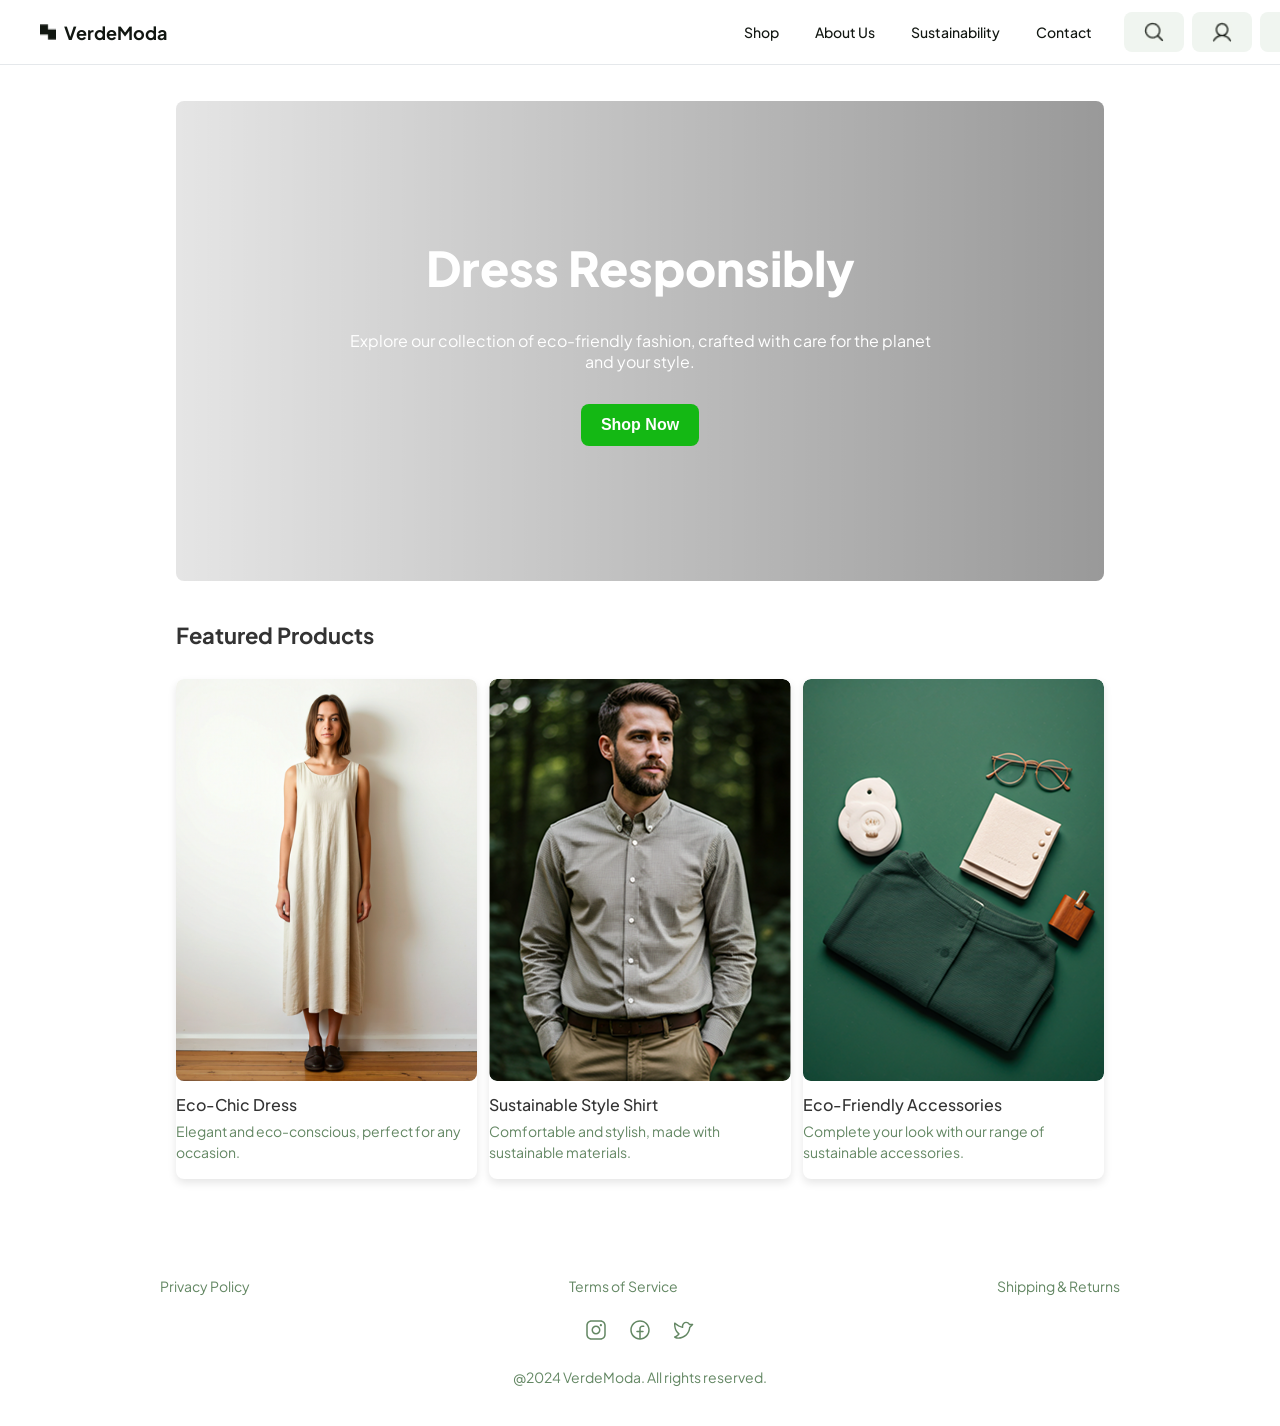
==== commit 0eac1185: "subida del header" ====
--- a/index.html
+++ b/index.html
@@ -12,7 +12,33 @@
   </head>
   <body>
     <header>
-      <!-- Aquí podrías poner logo y menú -->
+      <div class="navbar">
+        <div class="navbar-left">
+            <div class="logo-section">
+                <img src="./assets/img/logo.jpg" alt="Logo" class="logo-img" />
+                <div class="brand-name">VerdeModa</div>
+            </div>
+        </div>
+        <div class="navbar-right">
+            <div class="nav-links">
+                <div class="nav-item">Shop</div>
+                <div class="nav-item">About Us</div>
+                <div class="nav-item">Sustainability</div>
+                <div class="nav-item">Contact</div>
+            </div>
+            <div class="icons">
+                <div class="icon-box">
+                    <img src="./assets/img/lupa.jpg" alt="Buscar" class="icon-img" />
+                </div>
+                <div class="icon-box">
+                    <img src="./assets/img/usuario.jpg" alt="Usuario" class="icon-img" />
+                </div>
+                <div class="icon-box">
+                    <img src="./assets/img/compras.jpg" alt="Carrito" class="icon-img" />
+                </div>
+            </div>
+        </div>
+    </div>
     </header>
 
     <main class="container">
--- a/assets/css/styles.css
+++ b/assets/css/styles.css
@@ -2,6 +2,92 @@
   margin: 0;
   font-family: "Plus Jakarta Sans", sans-serif;
   color: #333;
+}
+
+
+.navbar {
+    width: 100%;
+    padding: 12px 40px;
+    border-bottom: 1px solid #e5e8eb;
+    display: flex;
+    justify-content: space-between;
+    align-items: center;
+}
+
+.navbar-left {
+    display: flex;
+    align-items: center;
+    gap: 16px;
+}
+
+.icon-box {
+    width: 40px;
+    height: 40px;
+    max-width: 480px;
+    padding: 0 10px;
+    background: #f0f5f0;
+    border-radius: 8px;
+    display: flex;
+    justify-content: center;
+    align-items: center;
+    overflow: hidden;
+}
+
+.icon {
+    width: 16px;
+    height: 16px;
+    background: #121712;
+}
+
+.logo-section {
+    display: flex;
+    align-items: center;
+    gap: 8px;
+}
+
+.logo-img {
+    width: 16px;
+    height: 16px;
+}
+
+.brand-name {
+    color: #121712;
+    font-size: 18px;
+    font-weight: 700;
+    line-height: 23px;
+    font-family: "Plus Jakarta Sans", sans-serif;
+}
+
+.navbar-right {
+    display: flex;
+    justify-content: flex-end;
+    align-items: center;
+    gap: 32px;
+    flex: 1;
+}
+
+.nav-links {
+    display: flex;
+    gap: 36px;
+}
+
+.nav-item {
+    color: #121712;
+    font-size: 14px;
+    font-weight: 500;
+    line-height: 21px;
+    cursor: pointer;
+    font-family: Plus Jakarta Sans;
+}
+
+.icons {
+    display: flex;
+    gap: 8px;
+}
+
+.icon-img {
+    width: 20px;
+    height: 20px;
 }
 
 .container {
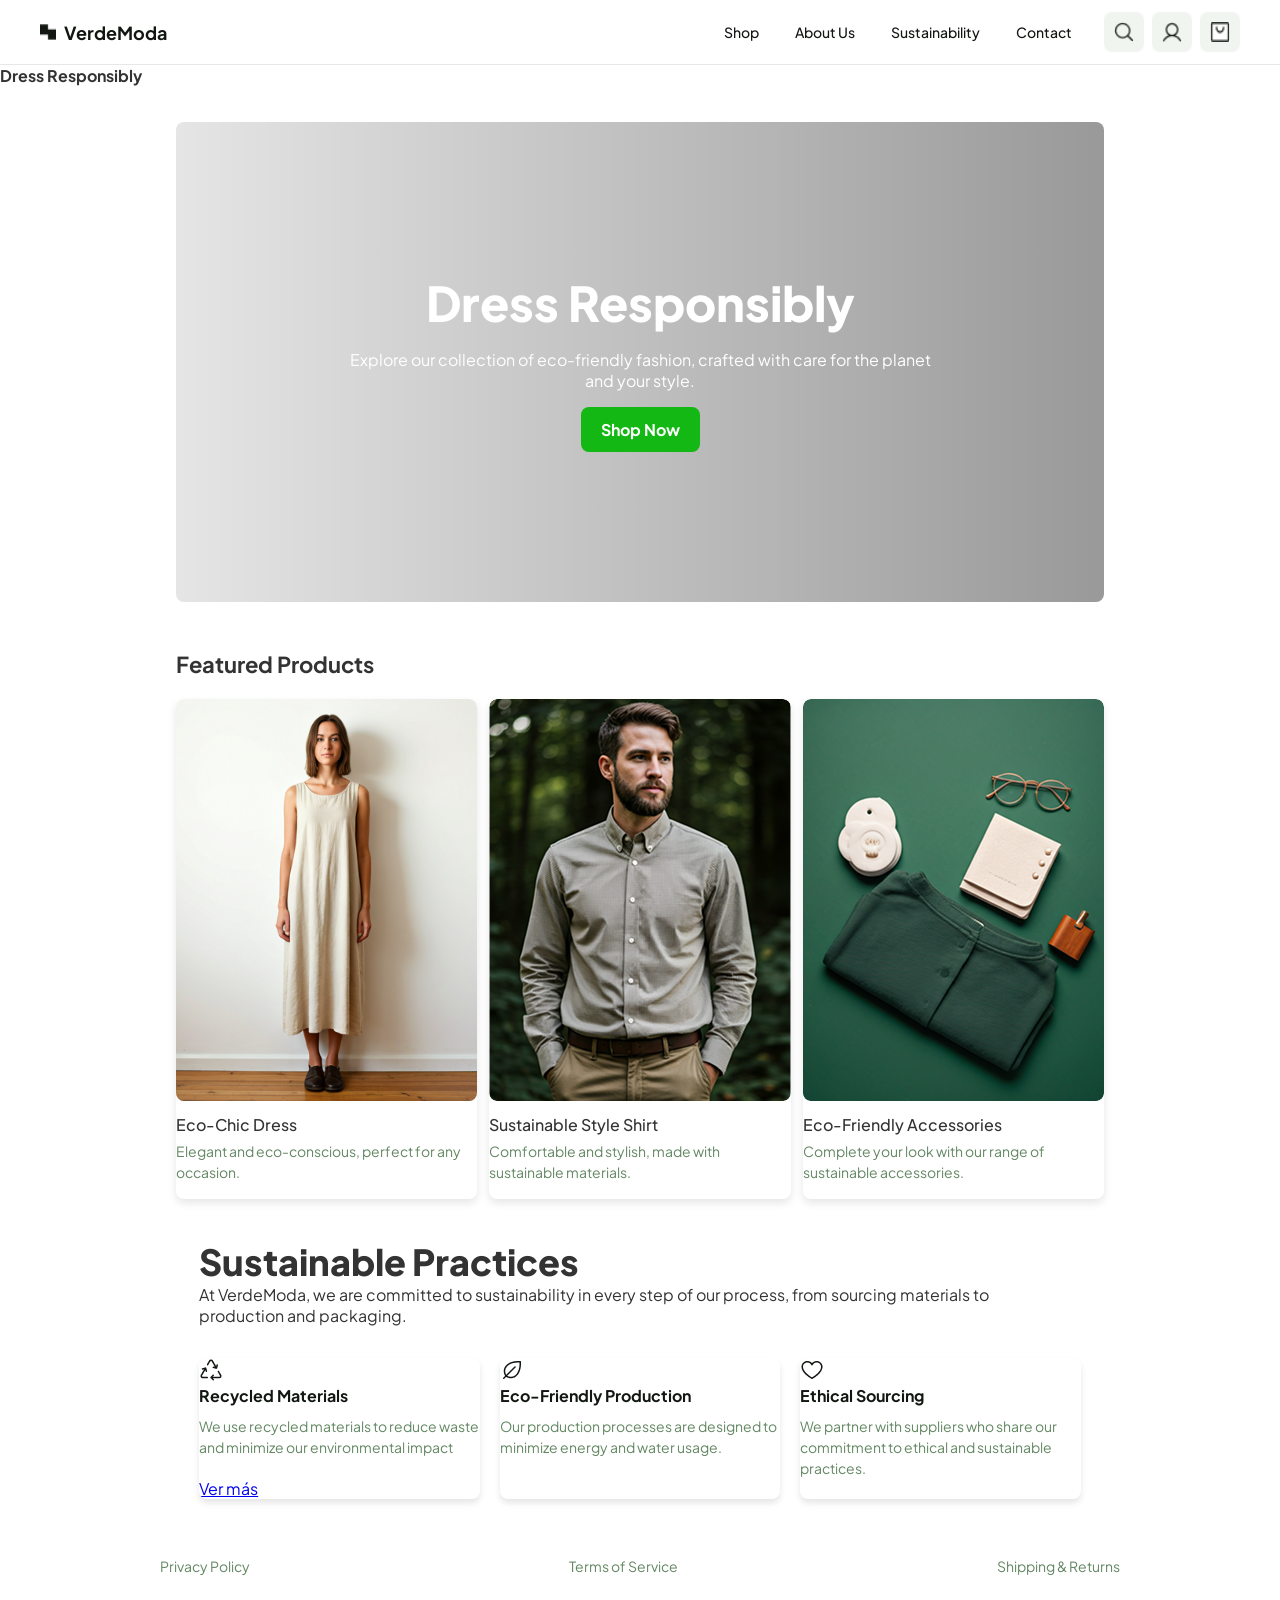
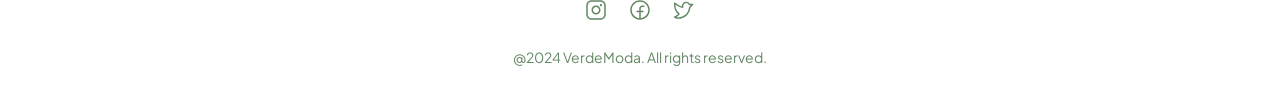
==== commit cc88a558: "borreo textos que aprecían en el diseño que no están en Figma y puse la sección 2 debajo de la secci" ====
--- a/index.html
+++ b/index.html
@@ -4,13 +4,29 @@
     <meta charset="UTF-8" />
     <meta name="viewport" content="width=device-width, initial-scale=1.0" />
     <title>Verde Moda</title>
+
+	
+	<link rel="preconnect" href="https://fonts.googleapis.com">
+<link rel="preconnect" href="https://fonts.gstatic.com" crossorigin>
+<link href="https://fonts.googleapis.com/css2?family=Kameron:wght@400..700&family=Plus+Jakarta+Sans:ital,wght@0,200..800;1,200..800&display=swap" rel="stylesheet">
+	
+	
+    <link rel="stylesheet" href="styles.css">
+    <link rel="stylesheet" href="global.css">
+
+
+  
     <link
       href="https://fonts.googleapis.com/css2?family=Plus+Jakarta+Sans:wght@400;500;700;800&display=swap"
       rel="stylesheet"
     />
     <link rel="stylesheet" href="assets/css/styles.css" />
+	
+	  <!--header a cargo de Pietro -->
+
   </head>
   <body>
+
     <header>
       <div class="navbar">
         <div class="navbar-left">
@@ -41,6 +57,23 @@
     </div>
     </header>
 
+    
+    <h4>
+      <main>
+        <!-- Main section 1 a cargo de Marcelo -->
+        <section> </section>
+      </main>
+    </h4>
+    <main>
+      <section>
+        <h4>Dress Responsibly</h4>
+      </section>
+
+    
+    
+		
+
+
     <main class="container">
       <!-- HERO -->
       <section class="hero">
@@ -74,6 +107,79 @@
       <!-- SUSTAINABLE PRACTICES -->
       <section class="commitment">
       </section>
+
+		    <!-- Main section 2 a cargo de Vivian
+         comienza con el h2 hasta el footer-->
+		
+		
+		
+		    <section class="section2">
+			
+			<div class ="caja1">
+            <h2>Sustainable Practices</h2>
+			
+			<p> At VerdeModa, we are committed to sustainability in every step of our process, from sourcing materials to production and packaging.  </p>
+			
+				
+				
+			</div>
+			
+			
+	<div class="card-container">
+    <div class="card">
+      
+      <div class="card-content">
+		  
+		  	  <div>
+			  <img src="image/reciclaje.jpg" width="24" height="24" alt=""/> </div>
+	
+        <h3 class="card-title">Recycled Materials</h3>
+		  
+		  
+		  
+		  
+        <p class="card-text">
+         We use recycled materials to reduce waste and minimize our environmental impact
+        </p>
+        <a href="#" class="card-button">Ver más</a>
+      </div>
+    </div>
+
+    <div class="card">
+   
+      <div class="card-content">
+		  
+		    <div>
+			  <img src="image/hoja.png" width="24" height="24" alt=""/> </div>
+		  
+        <h3 class="card-title">Eco-Friendly Production</h3>
+        <p class="card-text">
+        Our production processes are designed to minimize energy and water usage.
+        </p>
+  
+      </div>
+    </div>
+
+<div class="card">
+   
+      <div class="card-content">
+		  
+		    <div>
+			  <img src="image/corazon.png" width="24" height="24" alt=""/> </div>
+		  
+        <h3 class="card-title">Ethical Sourcing</h3>
+        <p class="card-text">
+       We partner with suppliers who share our commitment to ethical and sustainable practices.
+        </p>
+  
+      </div>
+    </div>
+		  </div>
+  
+
+        </section>
+		
+		
     </main>
 
     <!--Inicio Footer-->
--- a/styles.css
+++ b/styles.css
@@ -0,0 +1,82 @@
+
+* {font-family: 'Plus Jakarta Sans';
+	
+	  margin: 0;
+      padding: 0;
+      box-sizing: border-box;
+	
+    }
+
+
+h2  {
+font-family: 'Plus Jakarta Sans';
+font-style: normal;
+font-weight: 800;
+font-size: 36px;
+line-height: 45px;
+}
+
+p2 {
+font-family: 'Plus Jakarta Sans';
+font-style: normal;
+font-weight: 800;
+font-size: 36px;
+line-height: 45px;
+	
+}
+.section2 {
+	width: 95%;
+	margin:auto;
+}
+
+.caja1{
+	width: 99%;
+	margin-bottom: 2em;
+	}
+
+.card-container {
+      display: flex;
+	margin-top: 1em;
+      gap: 20px;                   /* Espacio entre cards */
+      justify-content: space-between;
+      flex-wrap: wrap;             /* Para pantallas estrechas */
+    }
+
+.card {
+      background: #fff;
+      border-radius: 8px;
+      box-shadow: 0 4px 6px rgba(0,0,0,0.1);
+      overflow: hidden;
+      flex: 1;                      /* Las hace de igual ancho */
+      min-width: 250px;             /* No se achiquen demasiado */
+      transition: transform 0.3s, box-shadow 0.3s;
+    }
+
+
+   .card-title {
+   font-family: 'Plus Jakarta Sans';
+font-style: normal;
+font-weight: 700;
+font-size: 16px;
+line-height: 20px;
+/* identical to box height, or 125% */
+color: #121712;
+      margin-bottom: 10px;
+    
+    }
+
+    .card-text {
+font-family: 'Plus Jakarta Sans';
+font-style: normal;
+font-weight: 400;
+font-size: 14px;
+line-height: 21px;
+/* or 150% */
+
+color: #638763;
+		  margin-bottom: 20px;
+    }
+
+
+
+
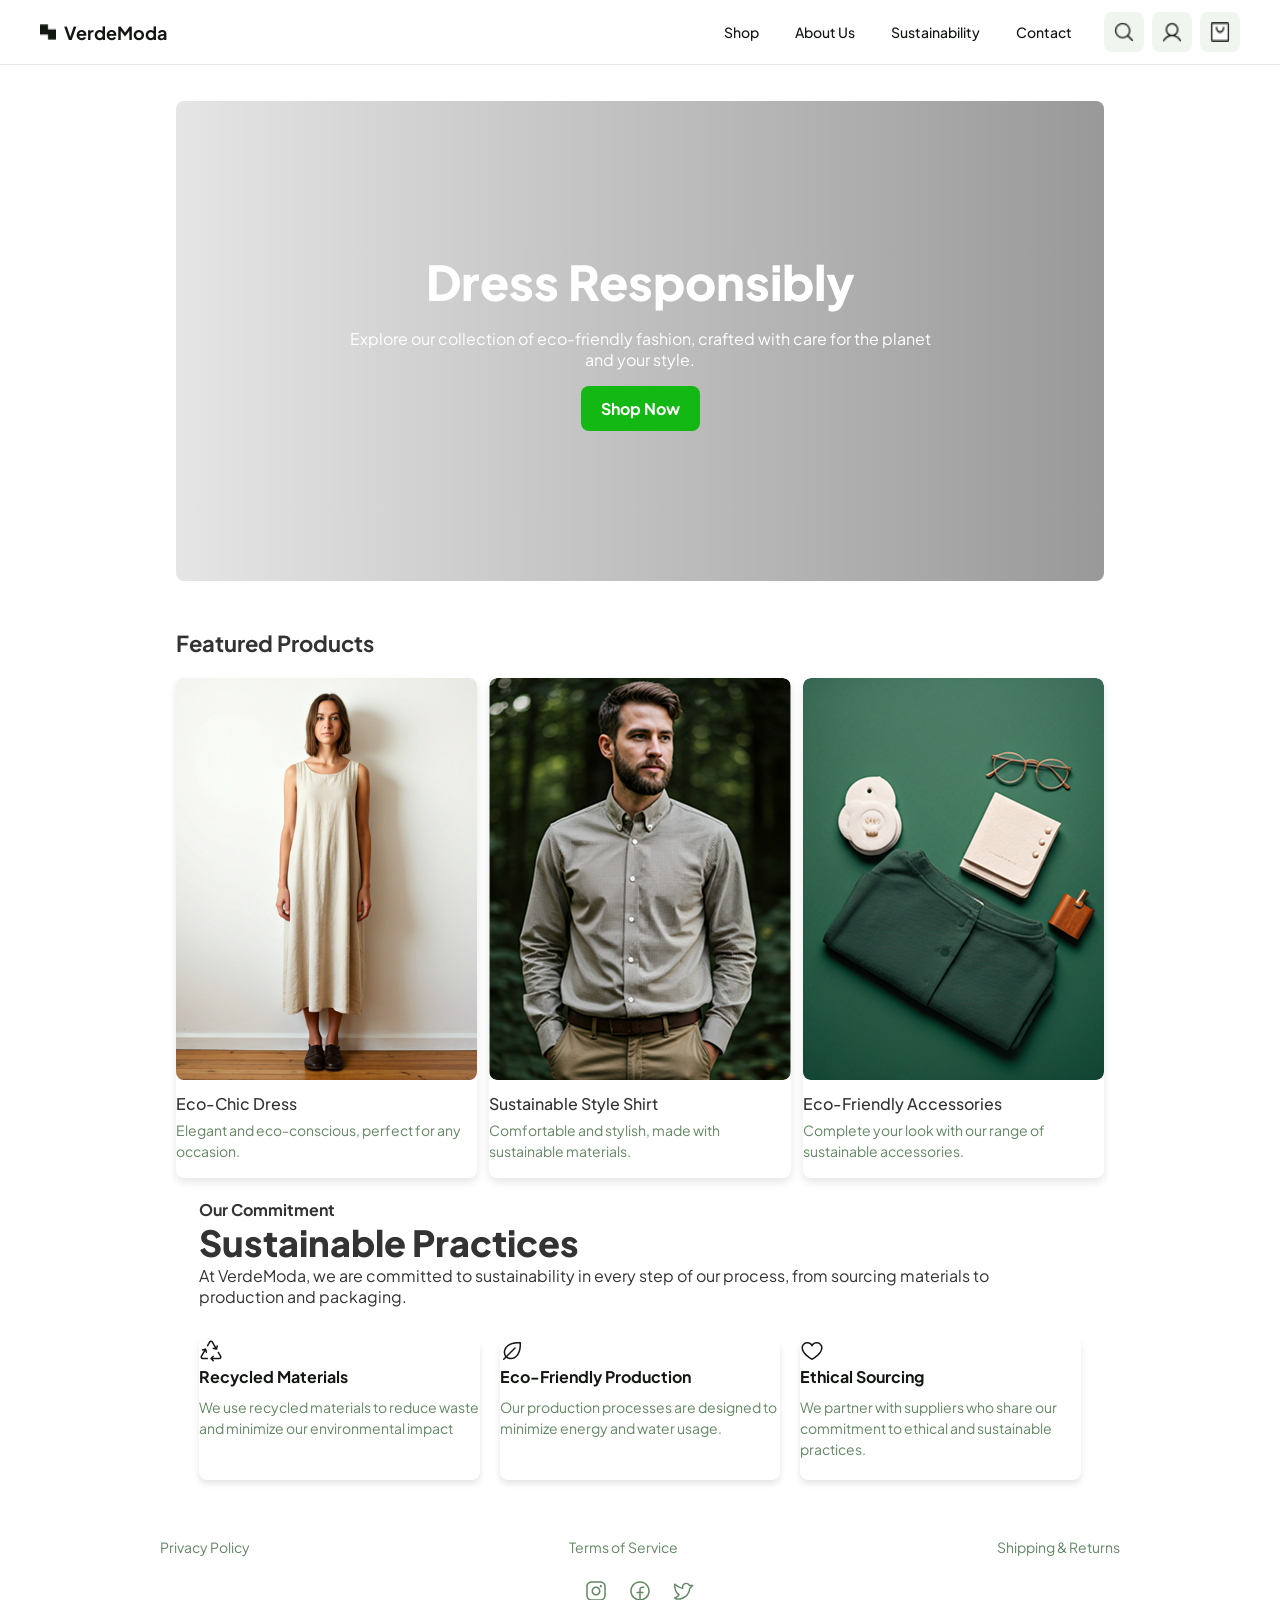
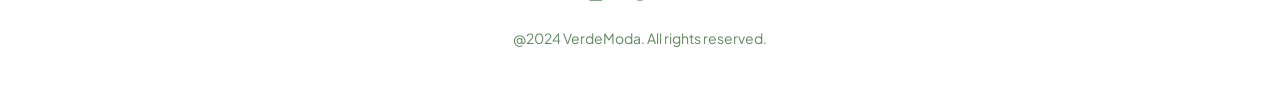
==== commit 44fb6284: "cambio H4 Seccion 2 Our Commitment" ====
--- a/index.html
+++ b/index.html
@@ -65,9 +65,7 @@
       </main>
     </h4>
     <main>
-      <section>
-        <h4>Dress Responsibly</h4>
-      </section>
+    
 
     
     
@@ -105,17 +103,15 @@
       </section>
 
       <!-- SUSTAINABLE PRACTICES -->
-      <section class="commitment">
-      </section>
-
-		    <!-- Main section 2 a cargo de Vivian
+   		    <!-- Main section 2 a cargo de Vivian
          comienza con el h2 hasta el footer-->
-		
-		
+<br>
 		
 		    <section class="section2">
 			
 			<div class ="caja1">
+			<h4>Our Commitment</h4>
+				
             <h2>Sustainable Practices</h2>
 			
 			<p> At VerdeModa, we are committed to sustainability in every step of our process, from sourcing materials to production and packaging.  </p>
@@ -141,7 +137,7 @@
         <p class="card-text">
          We use recycled materials to reduce waste and minimize our environmental impact
         </p>
-        <a href="#" class="card-button">Ver más</a>
+      
       </div>
     </div>
 
